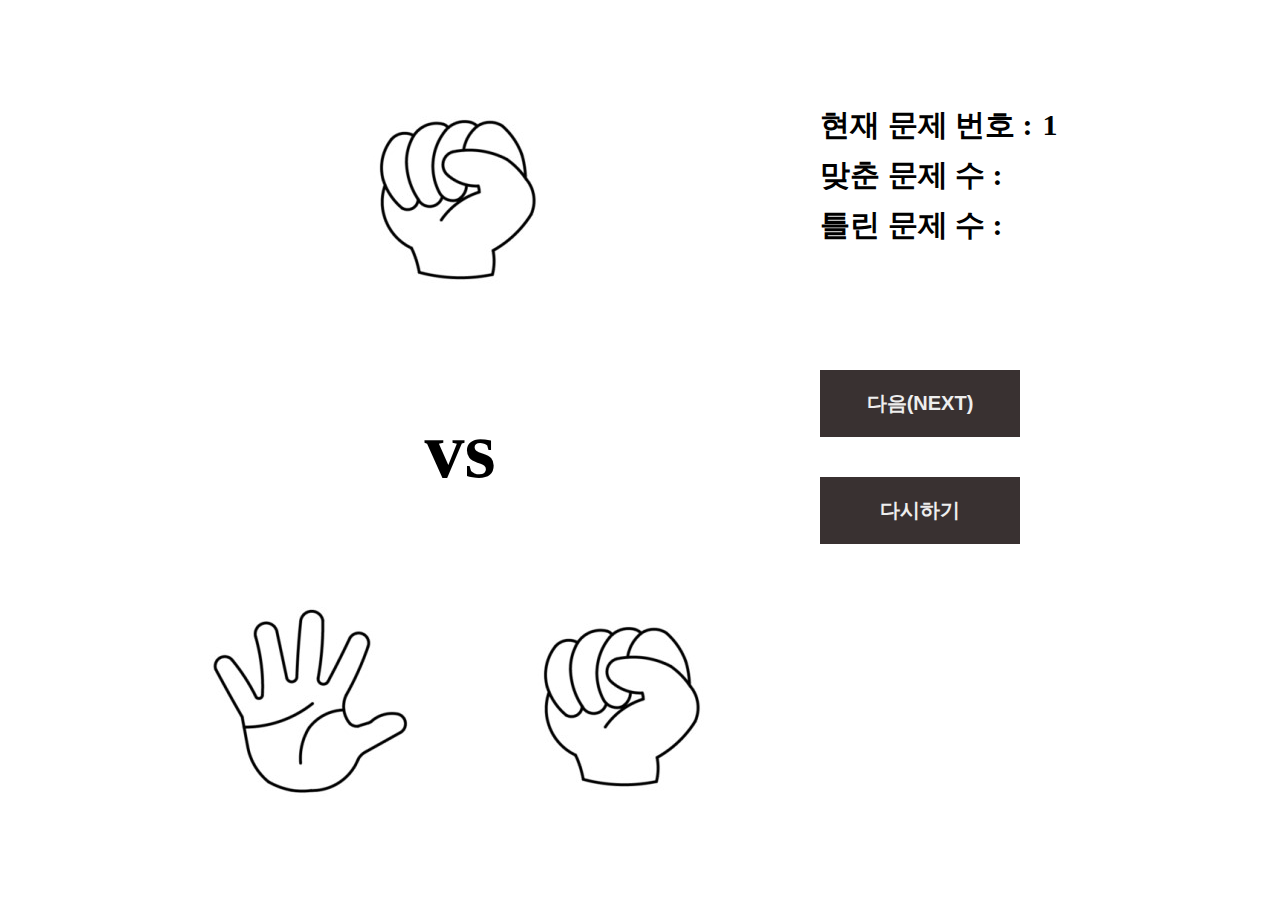
==== 같은 그림 찾기/index.html @ 13c4c993 "STEP.1 첫번째 파트 완료" ====
<!DOCTYPE html>
<html lang="ko">
  <head>
    <meta charset="UTF-8" />
    <meta http-equiv="X-UA-Compatible" content="IE=edge" />
    <meta name="viewport" content="width=device-width, initial-scale=1.0" />
    <link rel="stylesheet" href="css/reset.css" />
    <link rel="stylesheet" href="css/index.css" />
    <title>가위바위보 였던것</title>
  </head>
  <body>
    <div class="questionArea">
      <div id="inr_questionArea">
        <div id="question"></div>
      </div>
      <h1>vs</h1>
      <div id="choiceArea">
        <label for="choice1" class="choiceOne">
          <input id="choice1" type="radio" name="aaa" value="1" />
        </label>
        <label for="choice2" class="choiceOne">
          <input id="choice2" type="radio" name="aaa" value="2" />
        </label>
      </div>
    </div>
    <div class="textArea">
      <div class="count">
        <div class="number">
          <span>현재 문제 번호 : </span>
          <span id="thisNum">1</span>
        </div>
        <div class="correct">
          <span>맞춘 문제 수 : </span>
          <span id="trueNum"></span>
        </div>
        <div class="uncorrect">
          <span>틀린 문제 수 : </span>
          <span id="falseNum"></span>
        </div>
      </div>
      <div class="clickBox">
        <button id="nextBtn">다음(NEXT)</button>
        <button id="reBtn">다시하기</button>
      </div>
    </div>
    <script src="./index.js"></script>
  </body>
</html>
---- 같은 그림 찾기/css/index.css ----
body {
  display: flex;
  justify-content: center;
  padding: 100px;
}
.questionArea {
  display: flex;
  flex-direction: column;
  justify-content: space-between;
  width: 1000px;
  height: 700px;
}
#question {
  text-align: center;
}
h1 {
  font-size: 80px;
  font-weight: bold;
  text-align: center;
}

#choiceArea {
  display: flex;
  justify-content: space-between;
  width: 70%;
  margin: 0 auto;
}
.textArea {
  width: 500px;
}
[type="radio"] {
  position: absolute;
  width: 0;
  height: 0;
  opacity: 0;
}
[type="radio"] + img {
  cursor: pointer;
}
[type="radio"]:checked + img {
  border-radius: 20px;
  outline: 5px solid #ff0000;
}
.count > div {
  display: flex;
}
.count > div > span {
  display: block;
  padding: 10px 10px 10px 0;
  font-size: 30px;
  font-weight: bold;
}
.clickBox {
  display: flex;
  flex-direction: column;
  width: 200px;
  margin-top: 100px;
}
.clickBox > button {
  margin: 20px 0;
  padding: 20px 20px;
  border: none;
  background-color: rgb(57, 49, 49);
  font-size: 20px;
  font-weight: bold;
  color: #eeeeee;
}
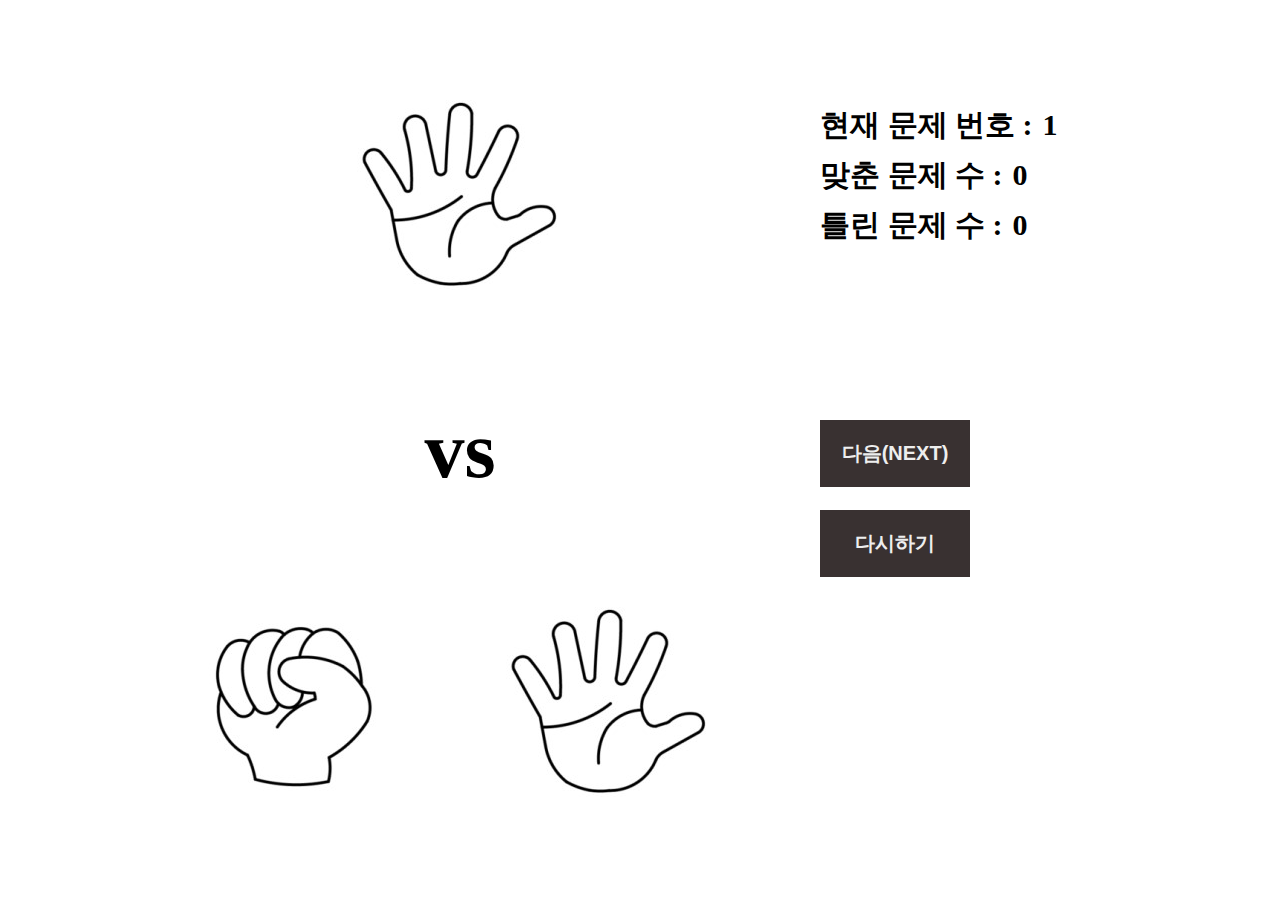
==== commit f4249f6f: "같은그림 찾기 완료" ====
--- a/같은 그림 찾기/index.html
+++ b/같은 그림 찾기/index.html
@@ -16,31 +16,31 @@
       <h1>vs</h1>
       <div id="choiceArea">
         <label for="choice1" class="choiceOne">
-          <input id="choice1" type="radio" name="aaa" value="1" />
+          <input id="choice1" type="radio" name="aaa" />
         </label>
         <label for="choice2" class="choiceOne">
-          <input id="choice2" type="radio" name="aaa" value="2" />
+          <input id="choice2" type="radio" name="aaa" />
         </label>
       </div>
     </div>
     <div class="textArea">
       <div class="count">
-        <div class="number">
+        <div id="number">
           <span>현재 문제 번호 : </span>
           <span id="thisNum">1</span>
         </div>
         <div class="correct">
           <span>맞춘 문제 수 : </span>
-          <span id="trueNum"></span>
+          <span id="trueNum">0</span>
         </div>
         <div class="uncorrect">
           <span>틀린 문제 수 : </span>
-          <span id="falseNum"></span>
+          <span id="falseNum">0</span>
         </div>
       </div>
       <div class="clickBox">
-        <button id="nextBtn">다음(NEXT)</button>
-        <button id="reBtn">다시하기</button>
+        <button onclick="goNext()" id="nextBtn">다음(NEXT)</button>
+        <button id="reBtn" onclick="reloadBtn()">다시하기</button>
       </div>
     </div>
     <script src="./index.js"></script>
--- a/같은 그림 찾기/css/index.css
+++ b/같은 그림 찾기/css/index.css
@@ -53,8 +53,21 @@
 .clickBox {
   display: flex;
   flex-direction: column;
+  /* position: absolute; */
+  /* top: 500px; */
   width: 200px;
-  margin-top: 100px;
+}
+#nextBtn {
+  position: absolute;
+  top: 400px;
+  width: 150px;
+  cursor: pointer;
+}
+#reBtn {
+  position: absolute;
+  top: 490px;
+  width: 150px;
+  cursor: pointer;
 }
 .clickBox > button {
   margin: 20px 0;
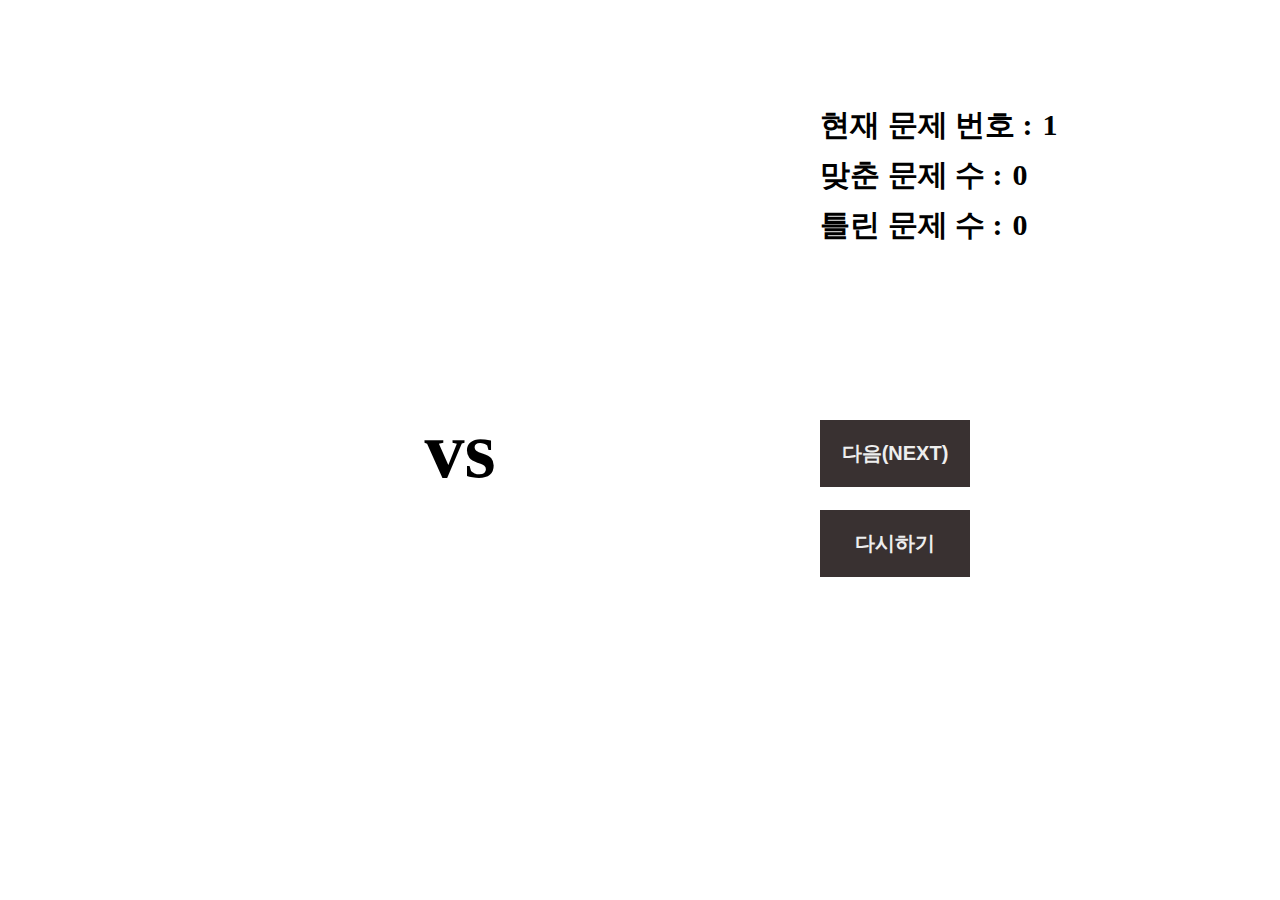
==== commit 918513df: "수저ㅗㅇ" ====
--- a/같은 그림 찾기/index.html
+++ b/같은 그림 찾기/index.html
@@ -14,14 +14,7 @@
         <div id="question"></div>
       </div>
       <h1>vs</h1>
-      <div id="choiceArea">
-        <label for="choice1" class="choiceOne">
-          <input id="choice1" type="radio" name="aaa" />
-        </label>
-        <label for="choice2" class="choiceOne">
-          <input id="choice2" type="radio" name="aaa" />
-        </label>
-      </div>
+      <div id="choiceArea"></div>
     </div>
     <div class="textArea">
       <div class="count">
@@ -43,6 +36,6 @@
         <button id="reBtn" onclick="reloadBtn()">다시하기</button>
       </div>
     </div>
-    <script src="./index.js"></script>
+    <script src="./index2.js"></script>
   </body>
 </html>
--- a/같은 그림 찾기/css/index.css
+++ b/같은 그림 찾기/css/index.css
@@ -22,7 +22,7 @@
 #choiceArea {
   display: flex;
   justify-content: space-between;
-  width: 70%;
+  width: 90%;
   margin: 0 auto;
 }
 .textArea {
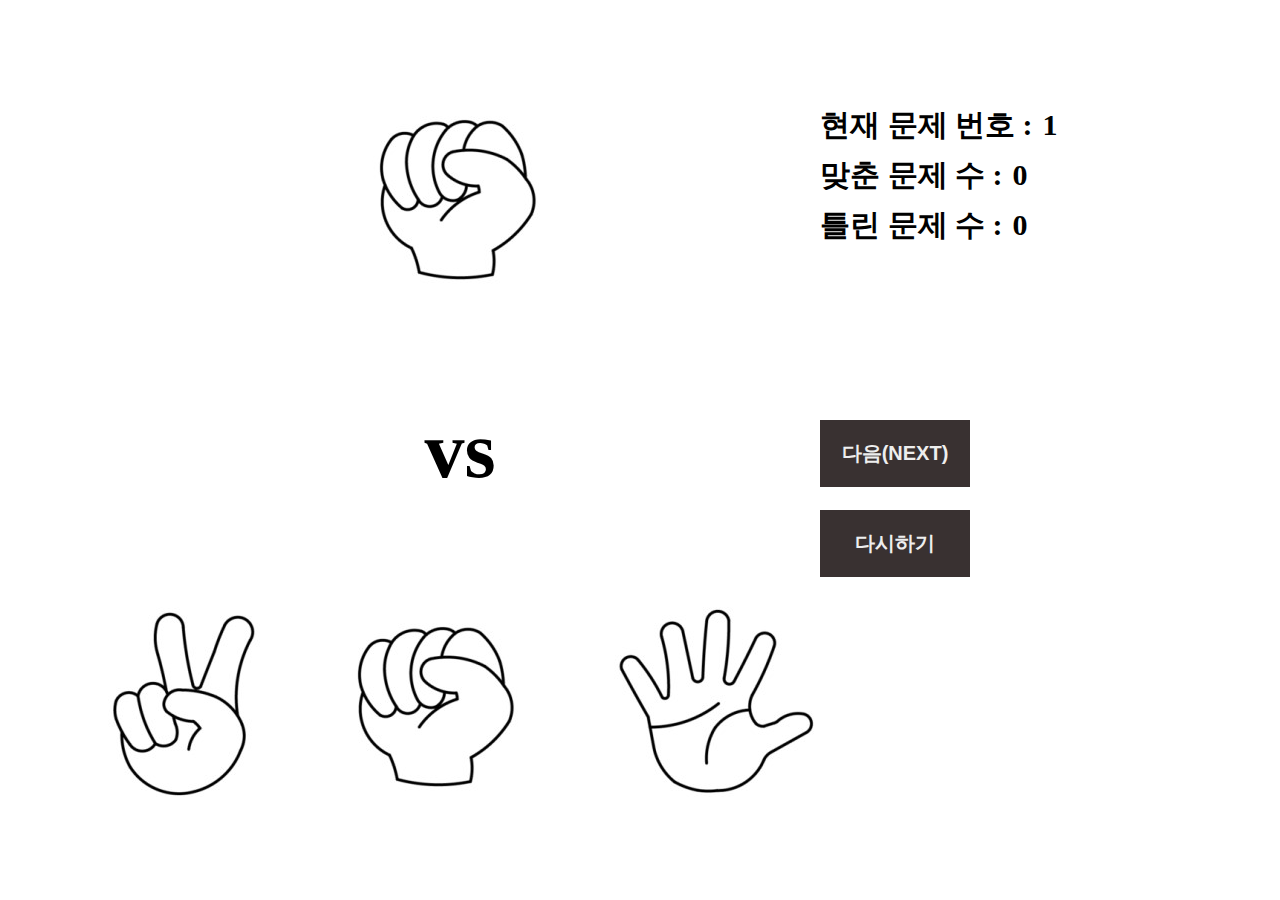
==== commit c4c73767: "같은그림 찾기 완료" ====
--- a/같은 그림 찾기/index.html
+++ b/같은 그림 찾기/index.html
@@ -20,7 +20,7 @@
       <div class="count">
         <div id="number">
           <span>현재 문제 번호 : </span>
-          <span id="thisNum">1</span>
+          <span id="thisNum">0</span>
         </div>
         <div class="correct">
           <span>맞춘 문제 수 : </span>
--- a/같은 그림 찾기/css/index.css
+++ b/같은 그림 찾기/css/index.css
@@ -22,7 +22,7 @@
 #choiceArea {
   display: flex;
   justify-content: space-between;
-  width: 90%;
+  width: 100%;
   margin: 0 auto;
 }
 .textArea {
